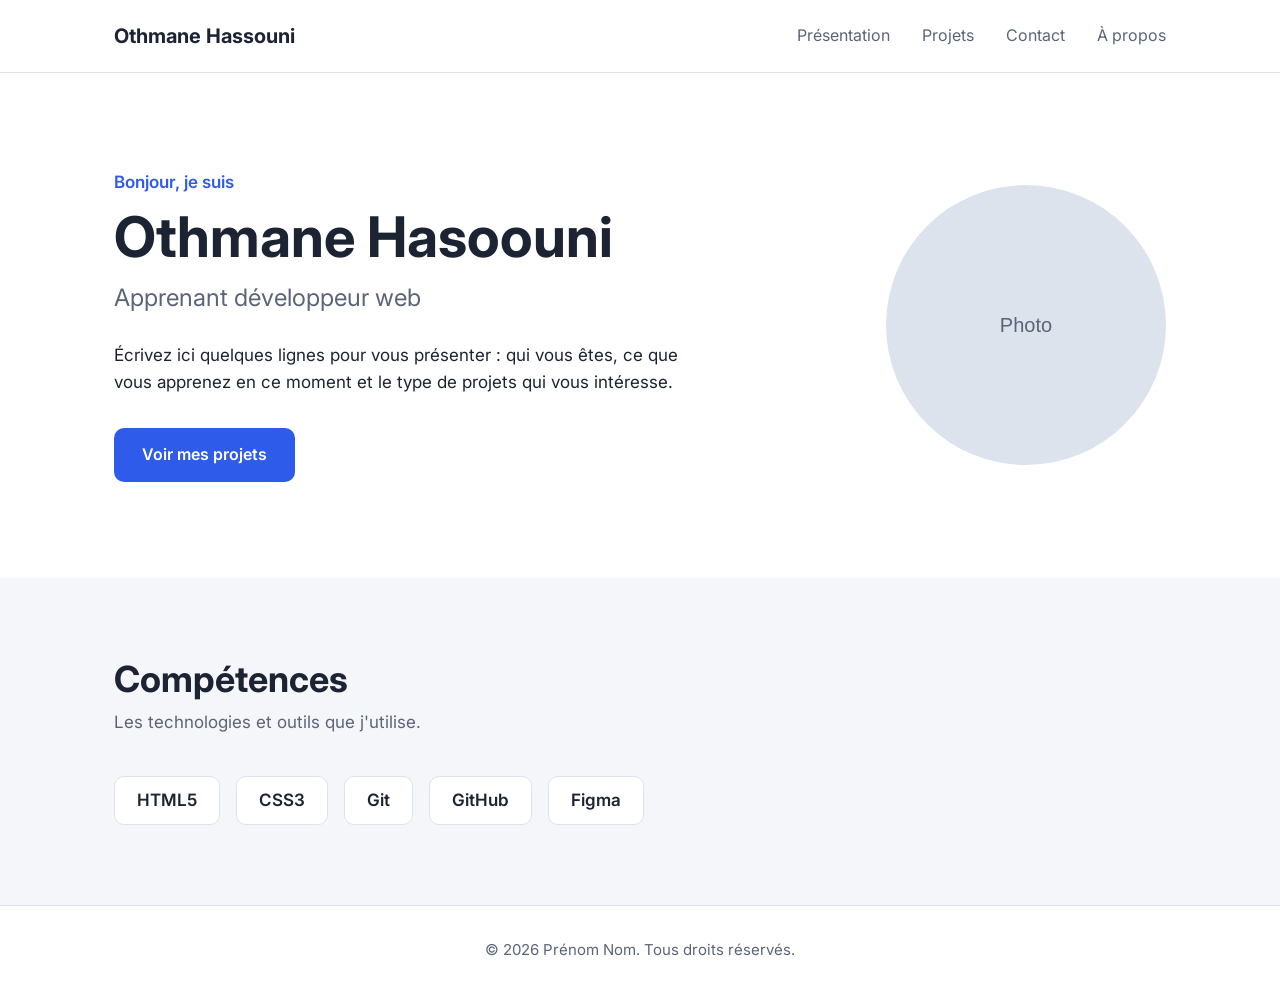
==== index.html @ f48d73fd "first up-dat" ====
<!DOCTYPE html>
<html lang="fr">
<head>
  <meta charset="UTF-8">
  <meta name="viewport" content="width=device-width, initial-scale=1.0">
  <meta name="description" content="Portfolio de Prénom Nom, apprenant développeur web.">
  <title>Othmane Hassouni — Portfolio</title>

  <!-- Police Inter (Google Fonts) -->
  <link rel="preconnect" href="https://fonts.googleapis.com">
  <link rel="preconnect" href="https://fonts.gstatic.com" crossorigin>
  <link href="https://fonts.googleapis.com/css2?family=Inter:wght@400;600;700&amp;display=swap" rel="stylesheet">

  <link rel="stylesheet" href="css/style.css">
</head>
<body>

  <!-- ========== EN-TÊTE ========== -->
  <header class="en-tete">
    <div class="conteneur en-tete__contenu">
      <a class="logo" href="index.html">Othmane Hassouni</a>
      <nav aria-label="Navigation principale">
        <ul class="menu">
          <li><a href="index.html">Présentation</a></li>

          <li><a href="PROJETS.html">Projets</a></li>
          <li><a href="CONTACT.html">Contact</a></li>
          <li><a href="COMPÉTENCES.html">À propos</a></li>
        </ul>
      </nav>
    </div>
  </header>
  <main>


<section id="presentation" class="presentation">
      <div class="conteneur presentation__contenu">
        <div class="presentation__texte">
          <p class="surtitre">Bonjour, je suis</p>
          <h1>Othmane Hasoouni</h1>
          <p class="metier">Apprenant développeur web</p>
          <p>Écrivez ici quelques lignes pour vous présenter : qui vous êtes, ce que vous apprenez en ce moment et le type de projets qui vous intéresse.</p>
          <a class="bouton" href="#projets">Voir mes projets</a>
        </div>
        <img class="presentation__photo" src="images/avatar.svg" alt="Portrait de Prénom Nom" width="280" height="280">
      </div>
    </section>
     <!-- ========== COMPÉTENCES ========== -->
    <section id="competences" class="section section--claire">
      <div class="conteneur">
        <h2>Compétences</h2>
        <p class="section__intro">Les technologies et outils que j'utilise.</p>
        <ul class="competences">
          <li>HTML5</li>
          <li>CSS3</li>
          <li>Git</li>
          <li>GitHub</li>
          <li>Figma</li>
        </ul>
      </div>
    </section>

     </main>

  <!-- ========== PIED DE PAGE ========== -->
  <footer class="pied">
    <div class="conteneur">
      <p>© 2026 Prénom Nom. Tous droits réservés.</p>
    </div>
  </footer>

</body>
</html>
---- css/style.css ----
/* ==========================================================
   Portfolio — modèle de départ (une seule page)
   Sommaire :
   1. Variables
   2. Base
   3. En-tête
   4. Présentation
   5. Sections communes
   6. Compétences
   7. Projets
   8. Contact
   9. Pied de page
   ========================================================== */

/* ---------- 1. Variables ---------- */
:root {
  /* Couleurs */
  --couleur-fond: #ffffff;
  --couleur-fond-clair: #f4f6fa;
  --couleur-texte: #1c2333;
  --couleur-texte-doux: #5b6478;
  --couleur-principale: #2f5bea;
  --couleur-bordure: #dde3ec;

  /* Typographie */
  --police: "Inter", Arial, sans-serif;

  /* Mise en page */
  --largeur-max: 1100px;
  --rayon: 10px;
}

/* ---------- 2. Base ---------- */
* {
  box-sizing: border-box;
}

body {
  margin: 0;
  font-family: var(--police);
  font-size: 17px;
  line-height: 1.6;
  color: var(--couleur-texte);
  background-color: var(--couleur-fond);
}

h1,
h2,
h3 {
  margin: 0;
  line-height: 1.2;
}

p {
  margin: 0;
}

ul {
  margin: 0;
  padding: 0;
  list-style: none;
}

a {
  color: inherit;
  text-decoration: none;
}

.conteneur {
  max-width: var(--largeur-max);
  margin: 0 auto;
  padding: 0 24px;
}

.bouton {
  display: inline-block;
  padding: 14px 28px;
  border: none;
  border-radius: var(--rayon);
  font-family: var(--police);
  font-size: 16px;
  font-weight: 600;
  color: #ffffff;
  background-color: var(--couleur-principale);
  cursor: pointer;
}

.lien {
  font-weight: 600;
  color: var(--couleur-principale);
}

/* ---------- 3. En-tête ---------- */
.en-tete {
  border-bottom: 1px solid var(--couleur-bordure);
}

.en-tete__contenu {
  display: flex;
  justify-content: space-between;
  align-items: center;
  height: 72px;
}

.logo {
  font-size: 20px;
  font-weight: 700;
}

.menu {
  display: flex;
  gap: 32px;
}

.menu a {
  font-size: 16px;
  color: var(--couleur-texte-doux);
}

/* ---------- 4. Présentation ---------- */
.presentation {
  padding: 96px 0;
}

.presentation__contenu {
  display: flex;
  justify-content: space-between;
  align-items: center;
  gap: 64px;
}

.presentation__texte {
  max-width: 600px;
}

.surtitre {
  margin-bottom: 8px;
  font-weight: 600;
  color: var(--couleur-principale);
}

.presentation h1 {
  font-size: 56px;
}

.metier {
  margin-top: 8px;
  margin-bottom: 24px;
  font-size: 24px;
  color: var(--couleur-texte-doux);
}

.presentation .bouton {
  margin-top: 32px;
}

.presentation__photo {
  width: 280px;
  height: 280px;
  border-radius: 50%;
}

/* ---------- 5. Sections communes ---------- */
.section {
  padding: 80px 0;
}

.section--claire {
  background-color: var(--couleur-fond-clair);
}

.section h2 {
  font-size: 36px;
}

.section__intro {
  margin-top: 8px;
  margin-bottom: 40px;
  color: var(--couleur-texte-doux);
}

/* ---------- 6. Compétences ---------- */
.competences {
  display: flex;
  gap: 16px;
}

.competences li {
  padding: 10px 22px;
  border: 1px solid var(--couleur-bordure);
  border-radius: var(--rayon);
  font-weight: 600;
  background-color: var(--couleur-fond);
}

/* ---------- 7. Projets ---------- */
/* Les projets sont empilés les uns sous les autres. */
.projet {
  display: flex;
  align-items: center;
  gap: 32px;
  margin-bottom: 24px;
  padding: 24px;
  border: 1px solid var(--couleur-bordure);
  border-radius: var(--rayon);
}

.projet__image {
  width: 320px;
  height: 200px;
  border-radius: var(--rayon);
}

.projet h3 {
  margin-bottom: 8px;
  font-size: 22px;
}

.projet p {
  color: var(--couleur-texte-doux);
}

.technologies {
  display: flex;
  gap: 8px;
  margin-top: 16px;
  margin-bottom: 16px;
}

.technologies li {
  padding: 4px 12px;
  border-radius: 6px;
  font-size: 14px;
  background-color: var(--couleur-fond-clair);
}

/* ---------- 8. Contact ---------- */
.formulaire {
  max-width: 560px;
}

.formulaire label {
  display: block;
  margin-bottom: 6px;
  font-weight: 600;
}

.formulaire input,
.formulaire textarea {
  display: block;
  width: 100%;
  margin-bottom: 20px;
  padding: 12px 14px;
  border: 1px solid var(--couleur-bordure);
  border-radius: var(--rayon);
  font-family: var(--police);
  font-size: 16px;
  color: var(--couleur-texte);
  background-color: var(--couleur-fond);
}

.reseaux {
  display: flex;
  gap: 24px;
  margin-top: 40px;
}

/* ---------- 9. Pied de page ---------- */
.pied {
  padding: 32px 0;
  border-top: 1px solid var(--couleur-bordure);
  font-size: 15px;
  text-align: center;
  color: var(--couleur-texte-doux);
}
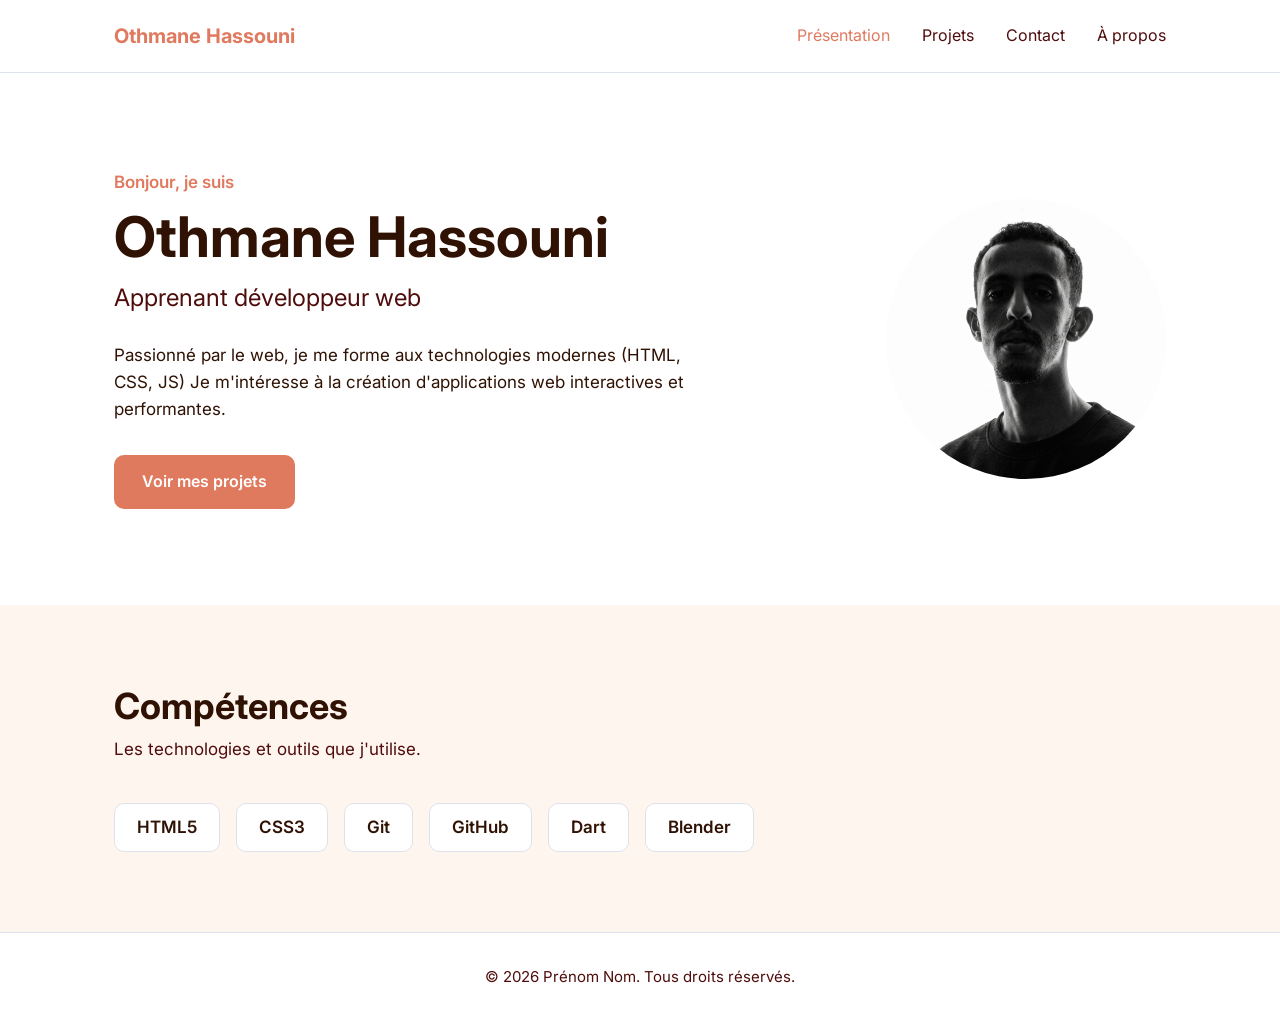
==== commit 48731957: "up-date" ====
--- a/index.html
+++ b/index.html
@@ -18,10 +18,10 @@
   <!-- ========== EN-TÊTE ========== -->
   <header class="en-tete">
     <div class="conteneur en-tete__contenu">
-      <a class="logo" href="index.html">Othmane Hassouni</a>
+      <a class="logo" href="index.html"  >Othmane Hassouni</a>
       <nav aria-label="Navigation principale">
         <ul class="menu">
-          <li><a href="index.html">Présentation</a></li>
+          <li><a href="index.html" class="select">Présentation</a></li>
 
           <li><a href="PROJETS.html">Projets</a></li>
           <li><a href="CONTACT.html">Contact</a></li>
@@ -37,12 +37,12 @@
       <div class="conteneur presentation__contenu">
         <div class="presentation__texte">
           <p class="surtitre">Bonjour, je suis</p>
-          <h1>Othmane Hasoouni</h1>
+          <h1>Othmane Hassouni</h1>
           <p class="metier">Apprenant développeur web</p>
-          <p>Écrivez ici quelques lignes pour vous présenter : qui vous êtes, ce que vous apprenez en ce moment et le type de projets qui vous intéresse.</p>
+          <p>Passionné par le web, je me forme aux technologies modernes (HTML, CSS, JS) Je m'intéresse à la création d'applications web interactives et performantes.</p>
           <a class="bouton" href="#projets">Voir mes projets</a>
         </div>
-        <img class="presentation__photo" src="images/avatar.svg" alt="Portrait de Prénom Nom" width="280" height="280">
+        <img class="presentation__photo" src="images/Avatar.jpeg" alt="Portrait de Prénom Nom" width="280" height="280">
       </div>
     </section>
      <!-- ========== COMPÉTENCES ========== -->
@@ -55,7 +55,9 @@
           <li>CSS3</li>
           <li>Git</li>
           <li>GitHub</li>
-          <li>Figma</li>
+          <li>Dart</li>
+          <li>Blender</li>
+        </ul>
         </ul>
       </div>
     </section>
--- a/css/style.css
+++ b/css/style.css
@@ -18,7 +18,7 @@
   --couleur-fond: #ffffff;
   --couleur-fond-clair: #f4f6fa;
   --couleur-texte: #1c2333;
-  --couleur-texte-doux: #5b6478;
+  --couleur-texte-doux: #4f0c0c;
   --couleur-principale: #2f5bea;
   --couleur-bordure: #dde3ec;
 
@@ -40,7 +40,7 @@
   font-family: var(--police);
   font-size: 17px;
   line-height: 1.6;
-  color: var(--couleur-texte);
+  color: #2f1203;
   background-color: var(--couleur-fond);
 }
 
@@ -81,7 +81,7 @@
   font-size: 16px;
   font-weight: 600;
   color: #ffffff;
-  background-color: var(--couleur-principale);
+  background-color: #E07A5F;
   cursor: pointer;
 }
 
@@ -105,6 +105,7 @@
 .logo {
   font-size: 20px;
   font-weight: 700;
+  color : #E07A5F
 }
 
 .menu {
@@ -121,6 +122,9 @@
 .presentation {
   padding: 96px 0;
 }
+.menu .select {
+    color: #E07A5F; 
+}
 
 .presentation__contenu {
   display: flex;
@@ -136,7 +140,7 @@
 .surtitre {
   margin-bottom: 8px;
   font-weight: 600;
-  color: var(--couleur-principale);
+  color: #E07A5F;
 }
 
 .presentation h1 {
@@ -166,7 +170,7 @@
 }
 
 .section--claire {
-  background-color: var(--couleur-fond-clair);
+  background-color: #fff5ef;
 }
 
 .section h2 {
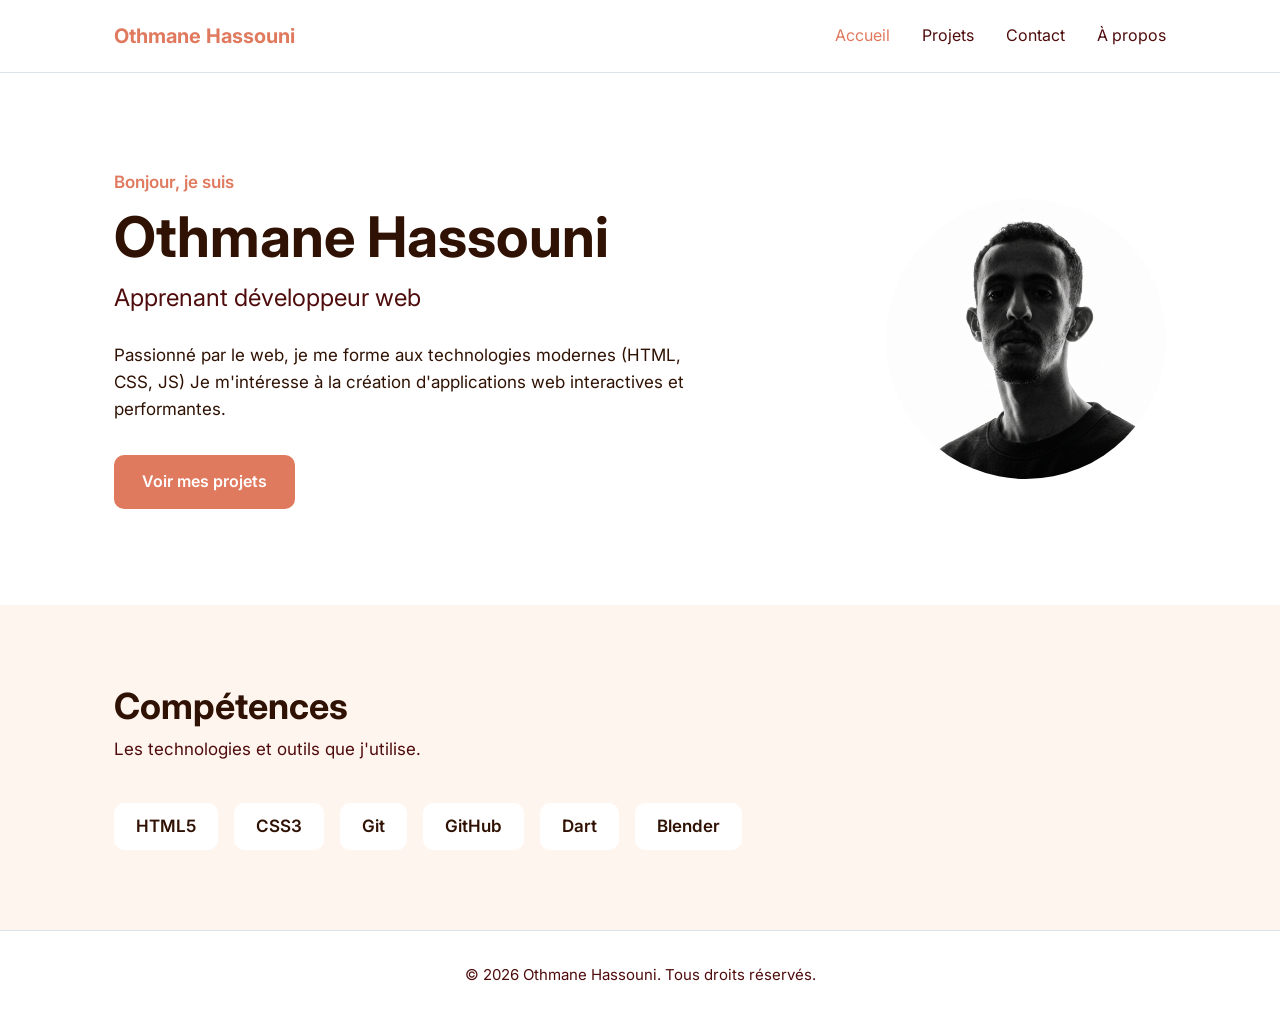
==== commit 1f4671c8: "up-date 5" ====
--- a/index.html
+++ b/index.html
@@ -21,7 +21,7 @@
       <a class="logo" href="index.html"  >Othmane Hassouni</a>
       <nav aria-label="Navigation principale">
         <ul class="menu">
-          <li><a href="index.html" class="select">Présentation</a></li>
+          <li><a href="index.html" class="select">Accueil</a></li>
 
           <li><a href="PROJETS.html">Projets</a></li>
           <li><a href="CONTACT.html">Contact</a></li>
@@ -40,7 +40,7 @@
           <h1>Othmane Hassouni</h1>
           <p class="metier">Apprenant développeur web</p>
           <p>Passionné par le web, je me forme aux technologies modernes (HTML, CSS, JS) Je m'intéresse à la création d'applications web interactives et performantes.</p>
-          <a class="bouton" href="#projets">Voir mes projets</a>
+          <a class="bouton" href="PROJETS.html">Voir mes projets</a>
         </div>
         <img class="presentation__photo" src="images/Avatar.jpeg" alt="Portrait de Prénom Nom" width="280" height="280">
       </div>
@@ -67,7 +67,7 @@
   <!-- ========== PIED DE PAGE ========== -->
   <footer class="pied">
     <div class="conteneur">
-      <p>© 2026 Prénom Nom. Tous droits réservés.</p>
+      <p>© 2026 Othmane Hassouni. Tous droits réservés.</p>
     </div>
   </footer>
 
--- a/css/style.css
+++ b/css/style.css
@@ -87,7 +87,7 @@
 
 .lien {
   font-weight: 600;
-  color: var(--couleur-principale);
+  color: #E07A5F;
 }
 
 /* ---------- 3. En-tête ---------- */
@@ -191,7 +191,6 @@
 
 .competences li {
   padding: 10px 22px;
-  border: 1px solid var(--couleur-bordure);
   border-radius: var(--rayon);
   font-weight: 600;
   background-color: var(--couleur-fond);
@@ -199,13 +198,19 @@
 
 /* ---------- 7. Projets ---------- */
 /* Les projets sont empilés les uns sous les autres. */
+.projets {
+ display: grid;
+ grid-template-columns: 50% 50% ;
+ gap: 32px;
+}
 .projet {
   display: flex;
+  flex-direction: column;
   align-items: center;
   gap: 32px;
   margin-bottom: 24px;
   padding: 24px;
-  border: 1px solid var(--couleur-bordure);
+  background-color: #fff5ef;
   border-radius: var(--rayon);
 }
 
@@ -223,19 +228,30 @@
 .projet p {
   color: var(--couleur-texte-doux);
 }
+.projet__texte {
+  display:flex;
+  flex-direction: column;
+  flex-grow: 1;
+  gap: 16px;.
+
+
+}
 
 .technologies {
   display: flex;
+  align-items: flex-start;
   gap: 8px;
-  margin-top: 16px;
-  margin-bottom: 16px;
+  flex-grow: 1 ;
+  margin-top: auto ;
+
 }
 
 .technologies li {
   padding: 4px 12px;
   border-radius: 6px;
+  margin-top: auto ;
   font-size: 14px;
-  background-color: var(--couleur-fond-clair);
+  background-color: #ffffff;
 }
 
 /* ---------- 8. Contact ---------- */
@@ -255,7 +271,7 @@
   width: 100%;
   margin-bottom: 20px;
   padding: 12px 14px;
-  border: 1px solid var(--couleur-bordure);
+  border: 0px solid;
   border-radius: var(--rayon);
   font-family: var(--police);
   font-size: 16px;
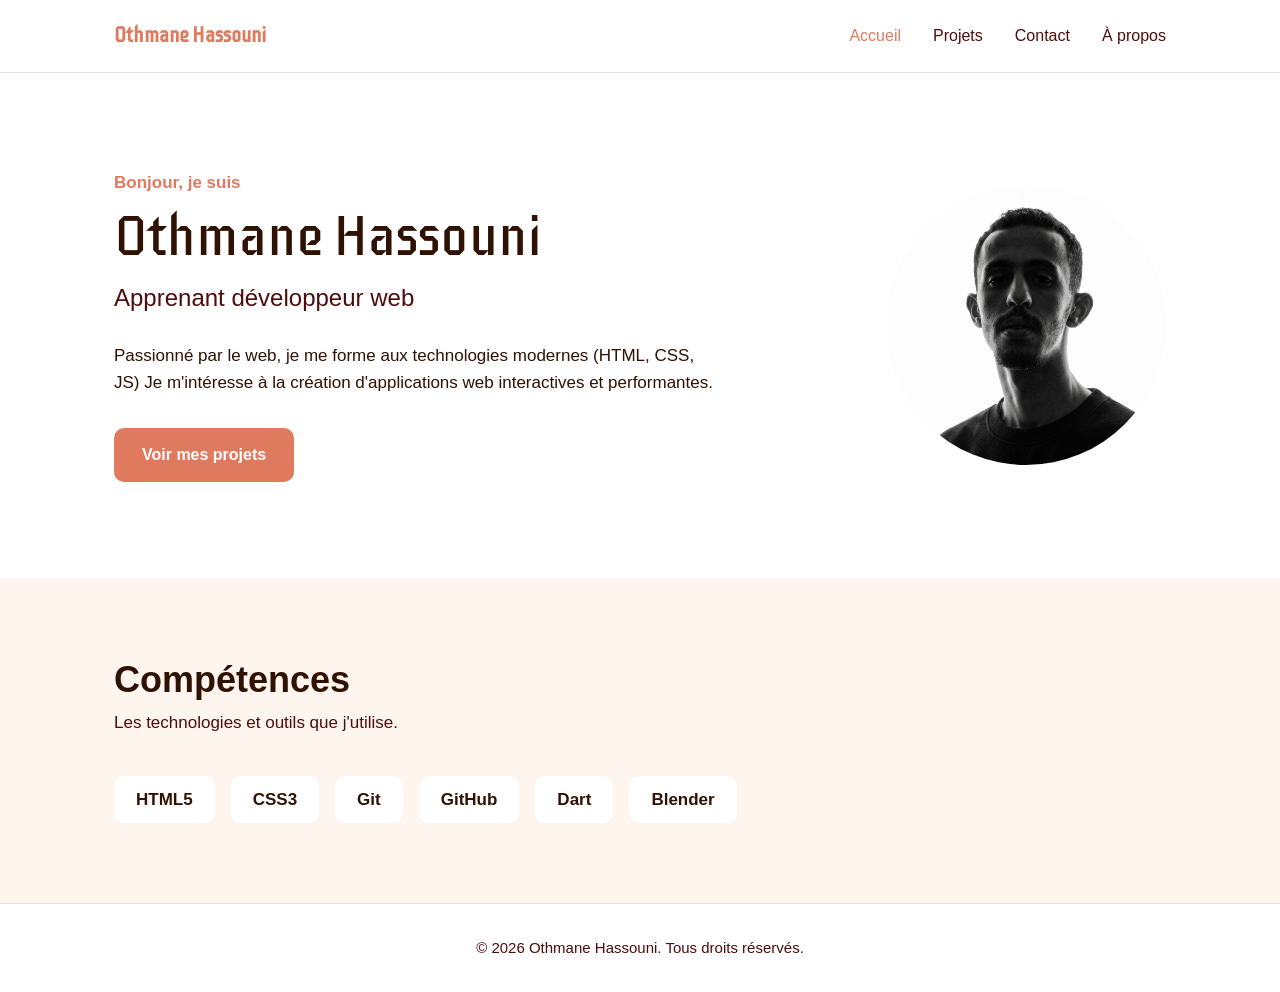
==== commit 4eba819a: "font change"name + logo "" ====
--- a/index.html
+++ b/index.html
@@ -7,9 +7,9 @@
   <title>Othmane Hassouni — Portfolio</title>
 
   <!-- Police Inter (Google Fonts) -->
-  <link rel="preconnect" href="https://fonts.googleapis.com">
-  <link rel="preconnect" href="https://fonts.gstatic.com" crossorigin>
-  <link href="https://fonts.googleapis.com/css2?family=Inter:wght@400;600;700&amp;display=swap" rel="stylesheet">
+<link rel="preconnect" href="https://fonts.googleapis.com">
+<link rel="preconnect" href="https://fonts.gstatic.com" crossorigin>
+<link href="https://fonts.googleapis.com/css2?family=Anton&family=Foldit:wght@100..900&family=Iceberg&family=Tourney:ital,wght@0,100..900;1,100..900&display=swap" rel="stylesheet">
 
   <link rel="stylesheet" href="css/style.css">
 </head>
@@ -32,12 +32,12 @@
   </header>
   <main>
 
-
+  <!-- ========== presentation ========== -->
 <section id="presentation" class="presentation">
       <div class="conteneur presentation__contenu">
         <div class="presentation__texte">
           <p class="surtitre">Bonjour, je suis</p>
-          <h1>Othmane Hassouni</h1>
+          <h1 class = "font_name">Othmane Hassouni</h1>
           <p class="metier">Apprenant développeur web</p>
           <p>Passionné par le web, je me forme aux technologies modernes (HTML, CSS, JS) Je m'intéresse à la création d'applications web interactives et performantes.</p>
           <a class="bouton" href="PROJETS.html">Voir mes projets</a>
--- a/css/style.css
+++ b/css/style.css
@@ -105,7 +105,10 @@
 .logo {
   font-size: 20px;
   font-weight: 700;
-  color : #E07A5F
+  color : #E07A5F;
+  font-family: "Iceberg", sans-serif;
+  font-weight: 600;
+  font-style: bold;
 }
 
 .menu {
@@ -121,6 +124,11 @@
 /* ---------- 4. Présentation ---------- */
 .presentation {
   padding: 96px 0;
+}
+.font_name {
+    font-family: "Iceberg", sans-serif;
+  font-weight: 400;
+  font-style: normal;
 }
 .menu .select {
     color: #E07A5F; 
@@ -292,4 +300,4 @@
   font-size: 15px;
   text-align: center;
   color: var(--couleur-texte-doux);
-}
+} 
